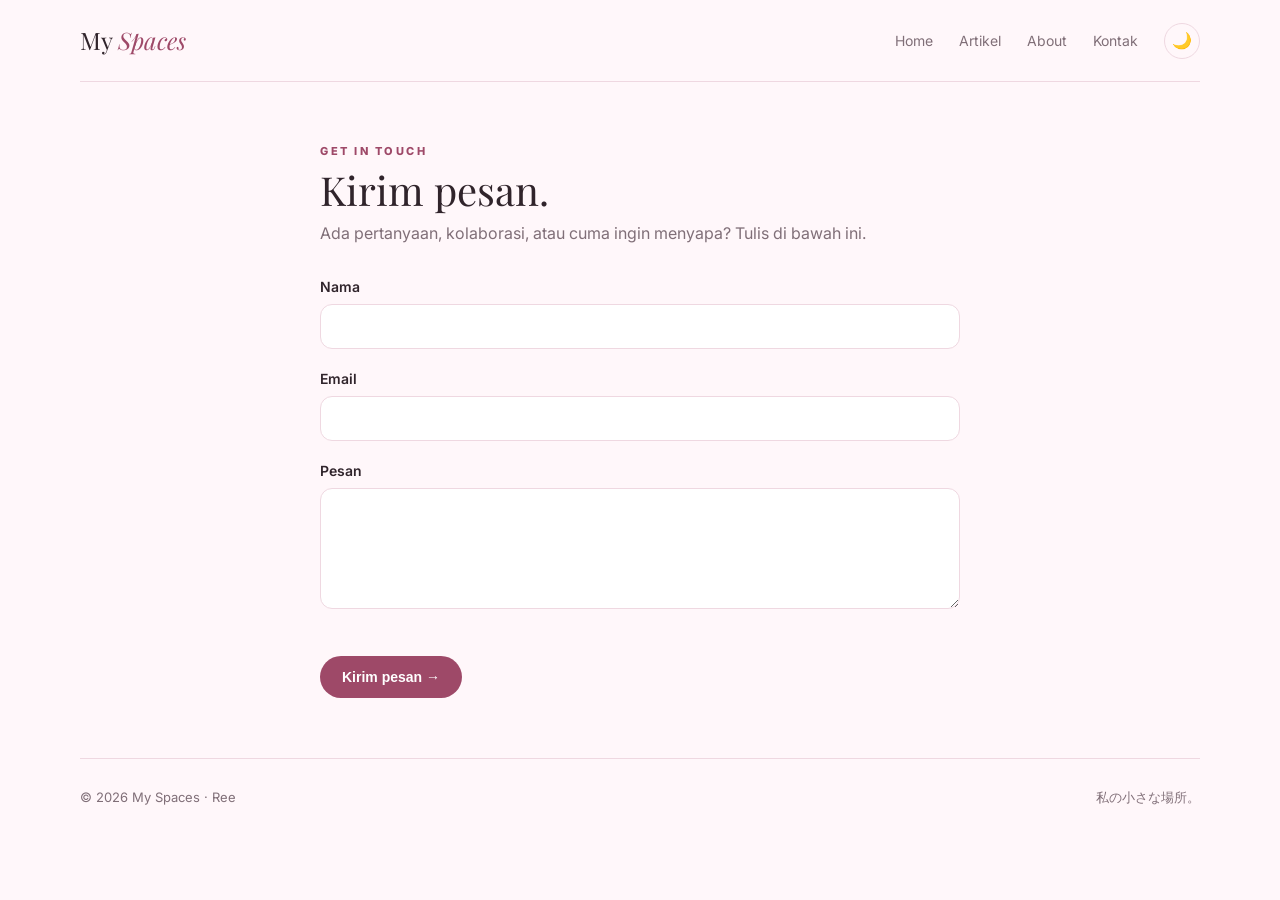
==== about.html @ e404be21 "Add files via upload upload file website" ====
<!DOCTYPE html>
<html lang="id">
<head>
  <meta charset="UTF-8">
  <meta name="viewport" content="width=device-width, initial-scale=1.0">
  <title>Kontak — My Spaces</title>
  <link rel="stylesheet" href="style.css">
</head>
<body>
  <div class="container">
    <nav>
      <a href="index.html" class="logo">My <span>Spaces</span></a>
      <div class="nav-links">
        <a href="index.html">Home</a>
        <a href="artikel.html">Artikel</a>
        <a href="about.html">About</a>
        <a href="kontak.html">Kontak</a>
        <button class="theme-btn" aria-label="Toggle dark mode">🌙</button>
      </div>
    </nav>

    <main style="max-width:640px;margin:60px auto">
      <div class="kicker">get in touch</div>
      <h2 style="margin-bottom:8px">Kirim pesan.</h2>
      <p style="color:var(--muted);margin-bottom:28px">
        Ada pertanyaan, kolaborasi, atau cuma ingin menyapa? Tulis di bawah ini.
      </p>

      <div id="success-msg" class="success" style="display:none">
        ✓ Pesanmu sudah terkirim. Terima kasih!
      </div>

      <form id="contact-form">
        <div class="form-group">
          <label>Nama</label>
          <input required>
        </div>
        <div class="form-group">
          <label>Email</label>
          <input type="email" required>
        </div>
        <div class="form-group">
          <label>Pesan</label>
          <textarea rows="5" required></textarea>
        </div>
        <button type="submit" class="btn">Kirim pesan →</button>
      </form>
    </main>

    <footer>
      <span>© 2026 My Spaces · Ree</span>
      <span>私の小さな場所。</span>
    </footer>
  </div>

  <script src="script.js"></script>
</body>
</html>
---- style.css ----
@import url('https://fonts.googleapis.com/css2?family=Inter:wght@400;500;700;800&family=Playfair+Display:ital,wght@0,400;0,500;1,400&display=swap');

:root {
  --bg: #fff7fa;
  --card: #ffffff;
  --ink: #30242b;
  --muted: #806f78;
  --line: #efd8e1;
  --rose: #9e4968;
  --rose-dark: #803b55;
  --soft: #fde8ef;
}

body.dark {
  --bg: #1a1216;
  --card: #251a1f;
  --ink: #f5e8ee;
  --muted: #b8a3ad;
  --line: #3a2a33;
  --soft: #3a2a33;
}

* { box-sizing: border-box; margin: 0; padding: 0; }
html { scroll-behavior: smooth; }

body {
  background: var(--bg);
  color: var(--ink);
  font-family: Inter, system-ui, sans-serif;
  line-height: 1.65;
  transition: background .3s, color .3s;
}

a { color: inherit; text-decoration: none; }

.container {
  width: 92%;
  max-width: 1120px;
  margin: 0 auto;
}

.serif { font-family: 'Playfair Display', Georgia, serif; }

/* NAVBAR */
nav {
  height: 82px;
  display: flex;
  align-items: center;
  justify-content: space-between;
  border-bottom: 1px solid var(--line);
  position: sticky;
  top: 0;
  background: var(--bg);
  z-index: 50;
}
.logo { font-family: 'Playfair Display', serif; font-size: 24px; }
.logo span { color: var(--rose); font-style: italic; }
.nav-links { display: flex; gap: 26px; font-size: 14px; color: var(--muted); align-items: center; }
.nav-links a:hover { color: var(--rose); }
.theme-btn {
  background: none;
  border: 1px solid var(--line);
  width: 36px; height: 36px;
  border-radius: 50%;
  cursor: pointer;
  font-size: 16px;
  color: var(--ink);
}

/* HERO */
.hero {
  padding: 80px 0;
  display: grid;
  grid-template-columns: 1.2fr .8fr;
  gap: 60px;
  align-items: center;
}
.kicker {
  text-transform: uppercase;
  letter-spacing: 2.5px;
  font-size: 11px;
  font-weight: 800;
  color: var(--rose);
}
h1 {
  font-family: 'Playfair Display', serif;
  font-size: clamp(48px, 8vw, 90px);
  line-height: .95;
  letter-spacing: -3px;
  margin: 16px 0 24px;
  font-weight: 400;
}
h1 em { color: var(--rose); font-style: italic; }
h2 {
  font-family: 'Playfair Display', serif;
  font-size: 40px;
  font-weight: 400;
  line-height: 1.1;
  margin-top: 8px;
}
.hero p { font-size: 17px; color: var(--muted); max-width: 560px; }
.btn {
  display: inline-block;
  padding: 13px 22px;
  border-radius: 999px;
  background: var(--rose);
  color: #fff;
  font-weight: 700;
  font-size: 14px;
  margin-top: 22px;
  transition: .2s;
  border: 0;
  cursor: pointer;
}
.btn:hover { background: var(--rose-dark); transform: translateY(-2px); }

.stamp {
  width: 300px; height: 300px;
  border-radius: 50%;
  border: 1px solid var(--line);
  background: var(--card);
  display: flex;
  flex-direction: column;
  justify-content: center;
  align-items: center;
  text-align: center;
  transform: rotate(3deg);
  margin: auto;
}
.stamp .jp { font-size: 44px; color: var(--rose); font-family: serif; }
.stamp h3 { font-family: 'Playfair Display', serif; font-size: 26px; font-weight: 400; margin: 10px 0 4px; }
.stamp p { font-size: 13px; color: var(--muted); }

/* SECTION */
section { padding: 60px 0; }
.section-head {
  display: flex;
  justify-content: space-between;
  align-items: flex-end;
  flex-wrap: wrap;
  gap: 16px;
  margin-bottom: 28px;
}

/* GRID */
.grid-3 {
  display: grid;
  grid-template-columns: repeat(3, 1fr);
  gap: 18px;
}

/* CARD */
.card {
  background: var(--card);
  border: 1px solid var(--line);
  border-radius: 20px;
  overflow: hidden;
  display: flex;
  flex-direction: column;
  transition: .25s;
}
.card:hover { transform: translateY(-4px); border-color: var(--rose); }
.card-top {
  height: 110px;
  padding: 16px;
  display: flex;
  align-items: flex-end;
  font-size: 11px;
  font-weight: 800;
  letter-spacing: 1px;
  color: var(--rose);
  background: linear-gradient(135deg, var(--soft), #f8d9e3);
}
body.dark .card-top { background: linear-gradient(135deg, #3a2a33, #4d2938); }
.card-body { padding: 20px; display: flex; flex-direction: column; flex: 1; }
.card h3 { font-family: 'Playfair Display', serif; font-size: 20px; font-weight: 400; line-height: 1.25; margin-bottom: 8px; }
.card p { font-size: 14px; color: var(--muted); flex: 1; margin-bottom: 12px; }
.card .read { font-size: 13px; font-weight: 800; color: var(--rose); }

/* FILTER */
.filters { display: flex; flex-wrap: wrap; gap: 8px; margin-bottom: 28px; }
.filters button {
  padding: 6px 16px;
  border-radius: 999px;
  border: 1px solid var(--line);
  background: var(--card);
  color: var(--muted);
  font-size: 14px;
  font-weight: 600;
  cursor: pointer;
  transition: .2s;
}
.filters button:hover { border-color: var(--rose); color: var(--rose); }
.filters button.active { background: var(--rose); color: #fff; border-color: var(--rose); }

/* ARTICLE PAGE */
.article-page { max-width: 700px; margin: 0 auto; padding: 60px 0; }
.article-page h1 { font-size: clamp(32px, 5vw, 52px); letter-spacing: -1px; }
.article-content { font-size: 17px; line-height: 1.8; margin-top: 24px; white-space: pre-line; }
.meta { font-size: 14px; color: var(--muted); margin-top: 8px; }
.back { font-size: 14px; font-weight: 700; color: var(--rose); }

/* ABOUT */
.about {
  display: grid;
  grid-template-columns: 1fr 1fr;
  gap: 60px;
  align-items: center;
  padding: 80px 0;
}
.quote { font-family: 'Playfair Display', serif; font-size: 34px; line-height: 1.25; margin-top: 14px; }
.about p { color: var(--muted); margin-bottom: 14px; }

/* FORM */
.form-group { margin-bottom: 18px; }
.form-group label { display: block; font-size: 14px; font-weight: 600; margin-bottom: 6px; }
.form-group input,
.form-group textarea {
  width: 100%;
  padding: 12px 14px;
  border-radius: 12px;
  border: 1px solid var(--line);
  background: var(--card);
  color: var(--ink);
  font-family: inherit;
  font-size: 15px;
  outline: none;
}
.form-group input:focus,
.form-group textarea:focus { border-color: var(--rose); }
.success {
  background: var(--soft);
  color: var(--rose);
  padding: 14px 18px;
  border-radius: 12px;
  margin-bottom: 20px;
  font-weight: 600;
}

/* FOOTER */
footer {
  border-top: 1px solid var(--line);
  padding: 28px 0;
  display: flex;
  justify-content: space-between;
  flex-wrap: wrap;
  gap: 10px;
  font-size: 13px;
  color: var(--muted);
}

/* RESPONSIVE */
@media (max-width: 800px) {
  .hero { grid-template-columns: 1fr; padding: 50px 0; gap: 30px; }
  .stamp { display: none; }
  .grid-3 { grid-template-columns: 1fr 1fr; }
  .about { grid-template-columns: 1fr; padding: 50px 0; gap: 24px; }
  h1 { font-size: 54px; letter-spacing: -2px; }
  h2 { font-size: 32px; }
  .nav-links a:not(.theme-btn) { display: none; }
}
@media (max-width: 520px) {
  .grid-3 { grid-template-columns: 1fr; }
  .quote { font-size: 24px; }
  footer { justify-content: center; text-align: center; }
}
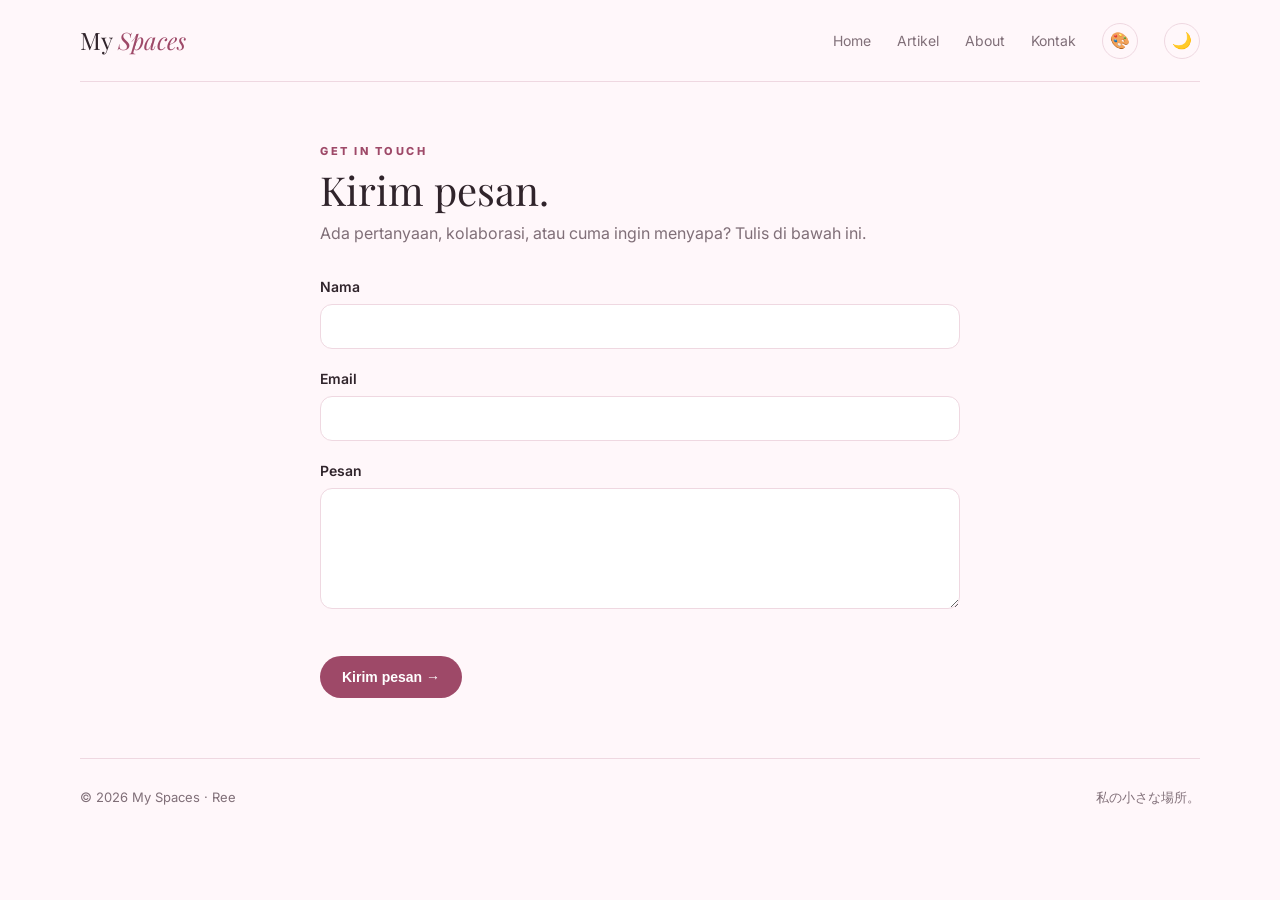
==== commit 43f9aa6e: "Update about.html" ====
--- a/about.html
+++ b/about.html
@@ -15,7 +15,11 @@
         <a href="artikel.html">Artikel</a>
         <a href="about.html">About</a>
         <a href="kontak.html">Kontak</a>
-        <button class="theme-btn" aria-label="Toggle dark mode">🌙</button>
+        <div class="theme-picker">
+  <button class="theme-picker-btn" id="theme-picker-btn" aria-label="Pilih tema">🎨</button>
+  <div class="theme-menu" id="theme-menu"></div>
+</div>
+<button class="theme-btn" aria-label="Toggle dark mode">🌙</button>
       </div>
     </nav>
 
@@ -55,4 +59,4 @@
 
   <script src="script.js"></script>
 </body>
-</html>+</html>
--- a/style.css
+++ b/style.css
@@ -263,4 +263,158 @@
   .grid-3 { grid-template-columns: 1fr; }
   .quote { font-size: 24px; }
   footer { justify-content: center; text-align: center; }
-}+}/* ===== TEMA ===== */
+body.theme-anime {
+  --bg: #fff0f5;
+  --card: #ffffff;
+  --ink: #4a2c3d;
+  --muted: #a67c94;
+  --line: #ffd6e7;
+  --rose: #ff69b4;
+  --rose-dark: #e91e8c;
+  --soft: #ffe0ee;
+}
+
+body.theme-sakura {
+  --bg: #fff5fa;
+  --card: #ffffff;
+  --ink: #3d2b3d;
+  --muted: #8b6d84;
+  --line: #f5d0e0;
+  --rose: #d881b5;
+  --rose-dark: #b85c94;
+  --soft: #ffe0f0;
+}
+
+body.theme-ocean {
+  --bg: #f0faff;
+  --card: #ffffff;
+  --ink: #1a2c3d;
+  --muted: #6d8ba5;
+  --line: #d0e8f5;
+  --rose: #00b4d8;
+  --rose-dark: #0077b6;
+  --soft: #e0f4ff;
+}
+
+body.theme-dragon {
+  --bg: #fff8f0;
+  --card: #ffffff;
+  --ink: #3d1f1f;
+  --muted: #8b6d5a;
+  --line: #f5d9c0;
+  --rose: #e63946;
+  --rose-dark: #c1121f;
+  --soft: #ffe8d6;
+}
+
+body.theme-night {
+  --bg: #1a1625;
+  --card: #252136;
+  --ink: #f0e6ff;
+  --muted: #b8a8d4;
+  --line: #3d3554;
+  --rose: #b47dff;
+  --rose-dark: #8a4dff;
+  --soft: #352d4d;
+}
+
+body.theme-lavender {
+  --bg: #faf7ff;
+  --card: #ffffff;
+  --ink: #2e2b3d;
+  --muted: #7a6f92;
+  --line: #e0d8ef;
+  --rose: #7e57c2;
+  --rose-dark: #5e35b1;
+  --soft: #efe8fa;
+}
+
+body.theme-sage {
+  --bg: #f7faf7;
+  --card: #ffffff;
+  --ink: #2b3630;
+  --muted: #6f8078;
+  --line: #d8e8dd;
+  --rose: #4a7c59;
+  --rose-dark: #3a6347;
+  --soft: #e8f3ec;
+}
+
+/* ===== TOMBOL TEMA ===== */
+.theme-picker {
+  position: relative;
+}
+
+.theme-picker-btn {
+  background: none;
+  border: 1px solid var(--line);
+  width: 36px;
+  height: 36px;
+  border-radius: 50%;
+  cursor: pointer;
+  font-size: 16px;
+  color: var(--ink);
+  transition: .2s;
+}
+
+.theme-picker-btn:hover {
+  transform: scale(1.1);
+  border-color: var(--rose);
+}
+
+.theme-menu {
+  position: absolute;
+  top: 45px;
+  right: 0;
+  background: var(--card);
+  border: 1px solid var(--line);
+  border-radius: 16px;
+  padding: 12px;
+  box-shadow: 0 10px 30px rgba(0,0,0,.15);
+  display: none;
+  min-width: 200px;
+  z-index: 100;
+}
+
+.theme-menu.show {
+  display: block;
+}
+
+.theme-menu-title {
+  font-size: 11px;
+  text-transform: uppercase;
+  letter-spacing: 1.5px;
+  font-weight: 800;
+  color: var(--rose);
+  padding: 4px 8px 8px;
+}
+
+.theme-option {
+  display: flex;
+  align-items: center;
+  gap: 10px;
+  padding: 8px 10px;
+  border-radius: 10px;
+  cursor: pointer;
+  font-size: 14px;
+  color: var(--ink);
+  transition: .2s;
+  border: 0;
+  background: none;
+  width: 100%;
+  text-align: left;
+  font-family: inherit;
+}
+
+.theme-option:hover {
+  background: var(--soft);
+}
+
+.theme-swatch {
+  width: 18px;
+  height: 18px;
+  border-radius: 50%;
+  border: 2px solid var(--line);
+  flex-shrink: 0;
+}
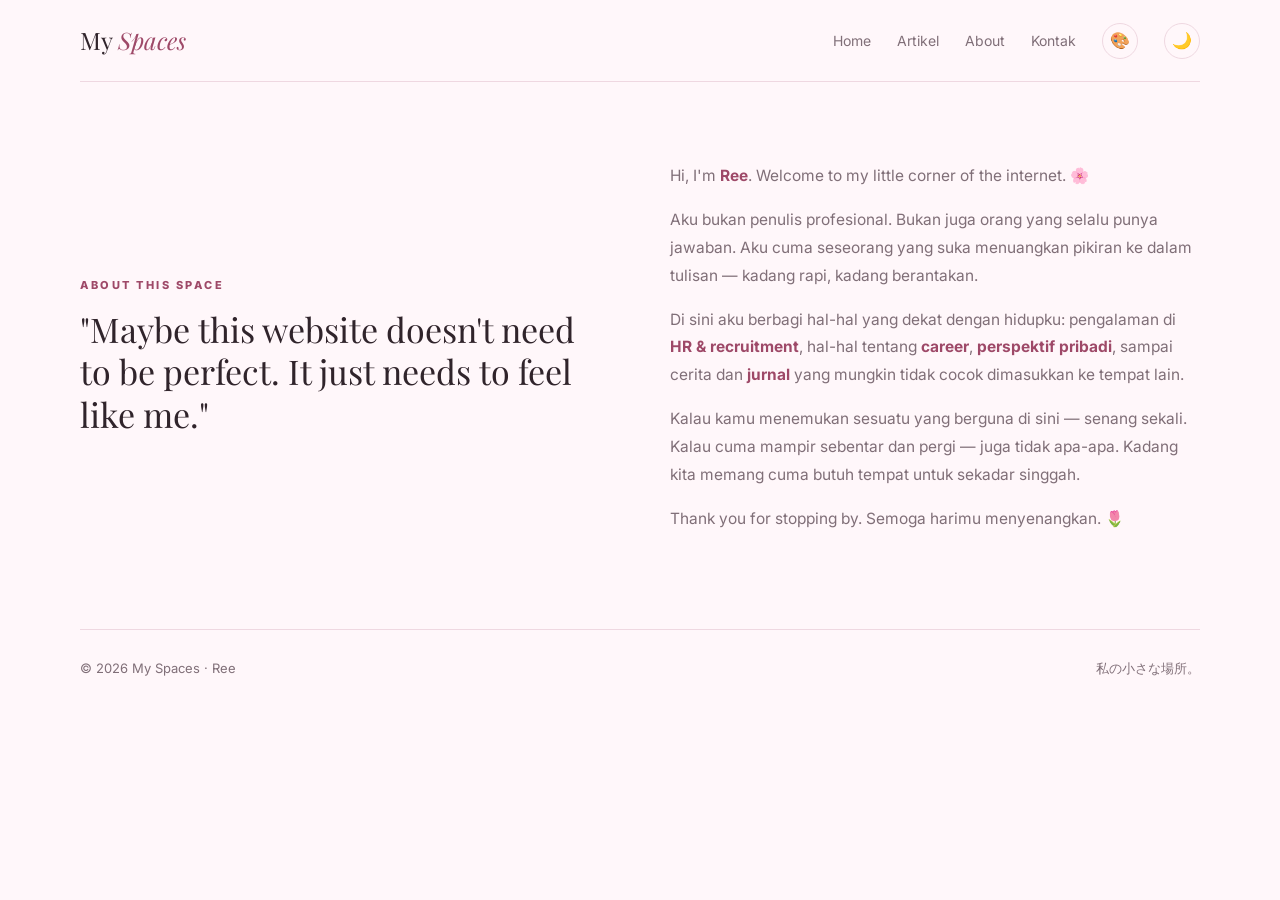
==== commit e5a305f6: "Update about.html" ====
--- a/about.html
+++ b/about.html
@@ -3,7 +3,7 @@
 <head>
   <meta charset="UTF-8">
   <meta name="viewport" content="width=device-width, initial-scale=1.0">
-  <title>Kontak — My Spaces</title>
+  <title>About — My Spaces</title>
   <link rel="stylesheet" href="style.css">
 </head>
 <body>
@@ -16,39 +16,25 @@
         <a href="about.html">About</a>
         <a href="kontak.html">Kontak</a>
         <div class="theme-picker">
-  <button class="theme-picker-btn" id="theme-picker-btn" aria-label="Pilih tema">🎨</button>
-  <div class="theme-menu" id="theme-menu"></div>
-</div>
-<button class="theme-btn" aria-label="Toggle dark mode">🌙</button>
+          <button class="theme-picker-btn" id="theme-picker-btn" aria-label="Pilih tema">🎨</button>
+          <div class="theme-menu" id="theme-menu"></div>
+        </div>
+        <button class="theme-btn" aria-label="Toggle dark mode">🌙</button>
       </div>
     </nav>
 
-    <main style="max-width:640px;margin:60px auto">
-      <div class="kicker">get in touch</div>
-      <h2 style="margin-bottom:8px">Kirim pesan.</h2>
-      <p style="color:var(--muted);margin-bottom:28px">
-        Ada pertanyaan, kolaborasi, atau cuma ingin menyapa? Tulis di bawah ini.
-      </p>
-
-      <div id="success-msg" class="success" style="display:none">
-        ✓ Pesanmu sudah terkirim. Terima kasih!
+    <main class="about">
+      <div>
+        <div class="kicker">about this space</div>
+        <div class="quote">"Maybe this website doesn't need to be perfect. It just needs to feel like me."</div>
       </div>
-
-      <form id="contact-form">
-        <div class="form-group">
-          <label>Nama</label>
-          <input required>
-        </div>
-        <div class="form-group">
-          <label>Email</label>
-          <input type="email" required>
-        </div>
-        <div class="form-group">
-          <label>Pesan</label>
-          <textarea rows="5" required></textarea>
-        </div>
-        <button type="submit" class="btn">Kirim pesan →</button>
-      </form>
+      <div>
+        <p>Hi, I'm <strong>Ree</strong>. Welcome to my little corner of the internet. 🌸</p>
+        <p>Aku bukan penulis profesional. Bukan juga orang yang selalu punya jawaban. Aku cuma seseorang yang suka menuangkan pikiran ke dalam tulisan — kadang rapi, kadang berantakan.</p>
+        <p>Di sini aku berbagi hal-hal yang dekat dengan hidupku: pengalaman di <strong>HR & recruitment</strong>, hal-hal tentang <strong>career</strong>, <strong>perspektif pribadi</strong>, sampai cerita dan <strong>jurnal</strong> yang mungkin tidak cocok dimasukkan ke tempat lain.</p>
+        <p>Kalau kamu menemukan sesuatu yang berguna di sini — senang sekali. Kalau cuma mampir sebentar dan pergi — juga tidak apa-apa. Kadang kita memang cuma butuh tempat untuk sekadar singgah.</p>
+        <p>Thank you for stopping by. Semoga harimu menyenangkan. 🌷</p>
+      </div>
     </main>
 
     <footer>
--- a/style.css
+++ b/style.css
@@ -418,3 +418,123 @@
   border: 2px solid var(--line);
   flex-shrink: 0;
 }
+/* ===== WELCOME HERO ===== */
+.hero-welcome {
+  padding: 80px 0 70px;
+  align-items: start;
+}
+
+.hero-welcome .hero-text p {
+  font-size: 16px;
+  color: var(--muted);
+  max-width: 620px;
+  margin-bottom: 16px;
+  line-height: 1.75;
+}
+
+.hero-welcome .hero-text p strong {
+  color: var(--rose);
+  font-weight: 700;
+}
+
+.hero-welcome .hero-text h1 {
+  margin-bottom: 24px;
+}
+
+.hero-welcome .hero-text h1 em {
+  font-style: normal;
+  font-size: 0.85em;
+}
+
+.hero-quote {
+  font-style: italic;
+  border-left: 3px solid var(--rose);
+  padding-left: 18px;
+  color: var(--ink) !important;
+  font-size: 15px !important;
+  opacity: 0.85;
+}
+
+/* ===== ABOUT PAGE ===== */
+.about p strong {
+  color: var(--rose);
+  font-weight: 700;
+}
+
+.about p {
+  font-size: 15.5px;
+  line-height: 1.8;
+  margin-bottom: 16px;
+}
+
+@media (max-width: 800px) {
+  .hero-welcome {
+    padding: 50px 0;
+  }
+  .hero-welcome .hero-text p {
+    font-size: 15px;
+  }
+  .about p {
+    font-size: 15px;
+  }
+}
+/* ===== WELCOME HERO ===== */
+.hero-welcome {
+  padding: 80px 0 70px;
+  align-items: start;
+}
+
+.hero-welcome .hero-text p {
+  font-size: 16px;
+  color: var(--muted);
+  max-width: 620px;
+  margin-bottom: 16px;
+  line-height: 1.75;
+}
+
+.hero-welcome .hero-text p strong {
+  color: var(--rose);
+  font-weight: 700;
+}
+
+.hero-welcome .hero-text h1 {
+  margin-bottom: 24px;
+}
+
+.hero-welcome .hero-text h1 em {
+  font-style: normal;
+  font-size: 0.85em;
+}
+
+.hero-quote {
+  font-style: italic;
+  border-left: 3px solid var(--rose);
+  padding-left: 18px;
+  color: var(--ink) !important;
+  font-size: 15px !important;
+  opacity: 0.85;
+}
+
+/* ===== ABOUT PAGE ===== */
+.about p strong {
+  color: var(--rose);
+  font-weight: 700;
+}
+
+.about p {
+  font-size: 15.5px;
+  line-height: 1.8;
+  margin-bottom: 16px;
+}
+
+@media (max-width: 800px) {
+  .hero-welcome {
+    padding: 50px 0;
+  }
+  .hero-welcome .hero-text p {
+    font-size: 15px;
+  }
+  .about p {
+    font-size: 15px;
+  }
+}
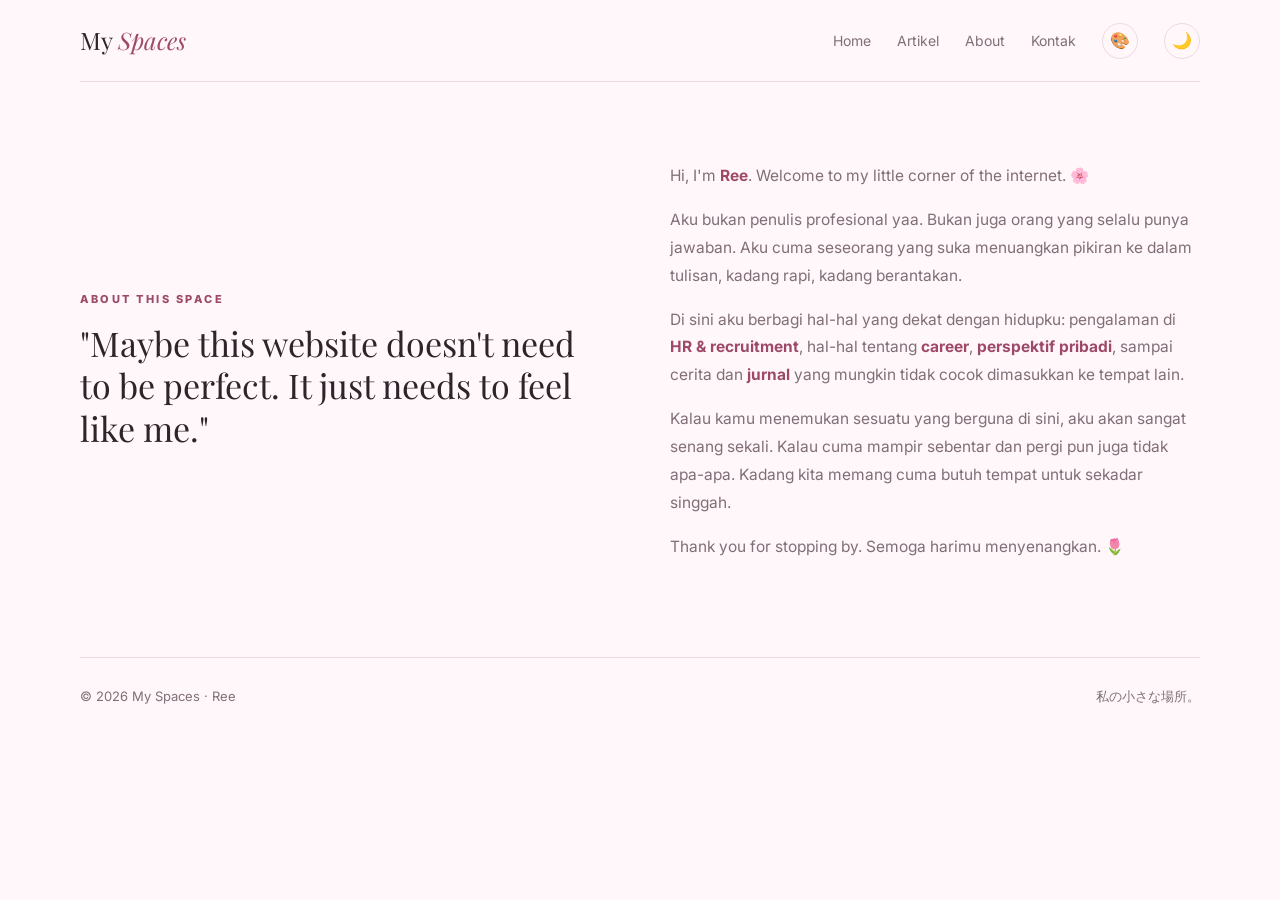
==== commit 2506c9c3: "Update about.html" ====
--- a/about.html
+++ b/about.html
@@ -30,9 +30,9 @@
       </div>
       <div>
         <p>Hi, I'm <strong>Ree</strong>. Welcome to my little corner of the internet. 🌸</p>
-        <p>Aku bukan penulis profesional. Bukan juga orang yang selalu punya jawaban. Aku cuma seseorang yang suka menuangkan pikiran ke dalam tulisan — kadang rapi, kadang berantakan.</p>
+        <p>Aku bukan penulis profesional yaa. Bukan juga orang yang selalu punya jawaban. Aku cuma seseorang yang suka menuangkan pikiran ke dalam tulisan, kadang rapi, kadang berantakan.</p>
         <p>Di sini aku berbagi hal-hal yang dekat dengan hidupku: pengalaman di <strong>HR & recruitment</strong>, hal-hal tentang <strong>career</strong>, <strong>perspektif pribadi</strong>, sampai cerita dan <strong>jurnal</strong> yang mungkin tidak cocok dimasukkan ke tempat lain.</p>
-        <p>Kalau kamu menemukan sesuatu yang berguna di sini — senang sekali. Kalau cuma mampir sebentar dan pergi — juga tidak apa-apa. Kadang kita memang cuma butuh tempat untuk sekadar singgah.</p>
+        <p>Kalau kamu menemukan sesuatu yang berguna di sini, aku akan sangat senang sekali. Kalau cuma mampir sebentar dan pergi pun juga tidak apa-apa. Kadang kita memang cuma butuh tempat untuk sekadar singgah.</p>
         <p>Thank you for stopping by. Semoga harimu menyenangkan. 🌷</p>
       </div>
     </main>
